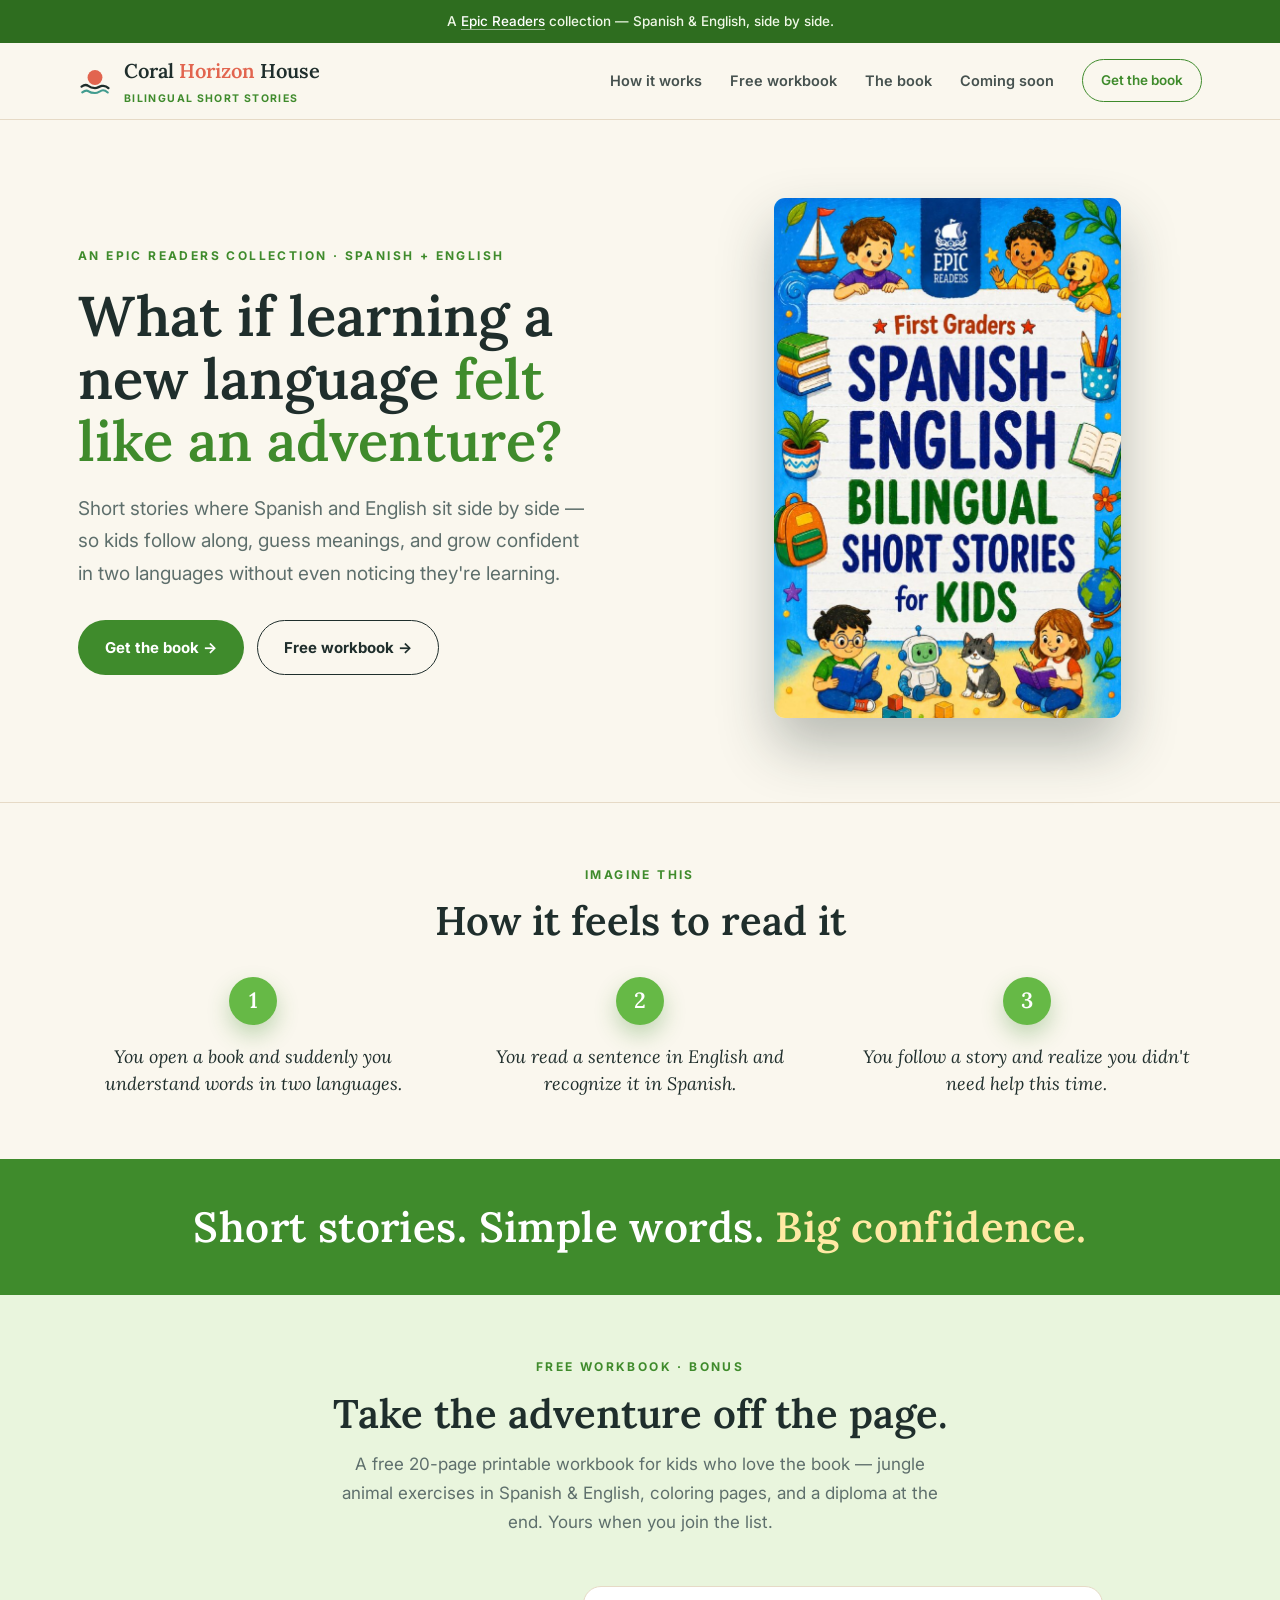
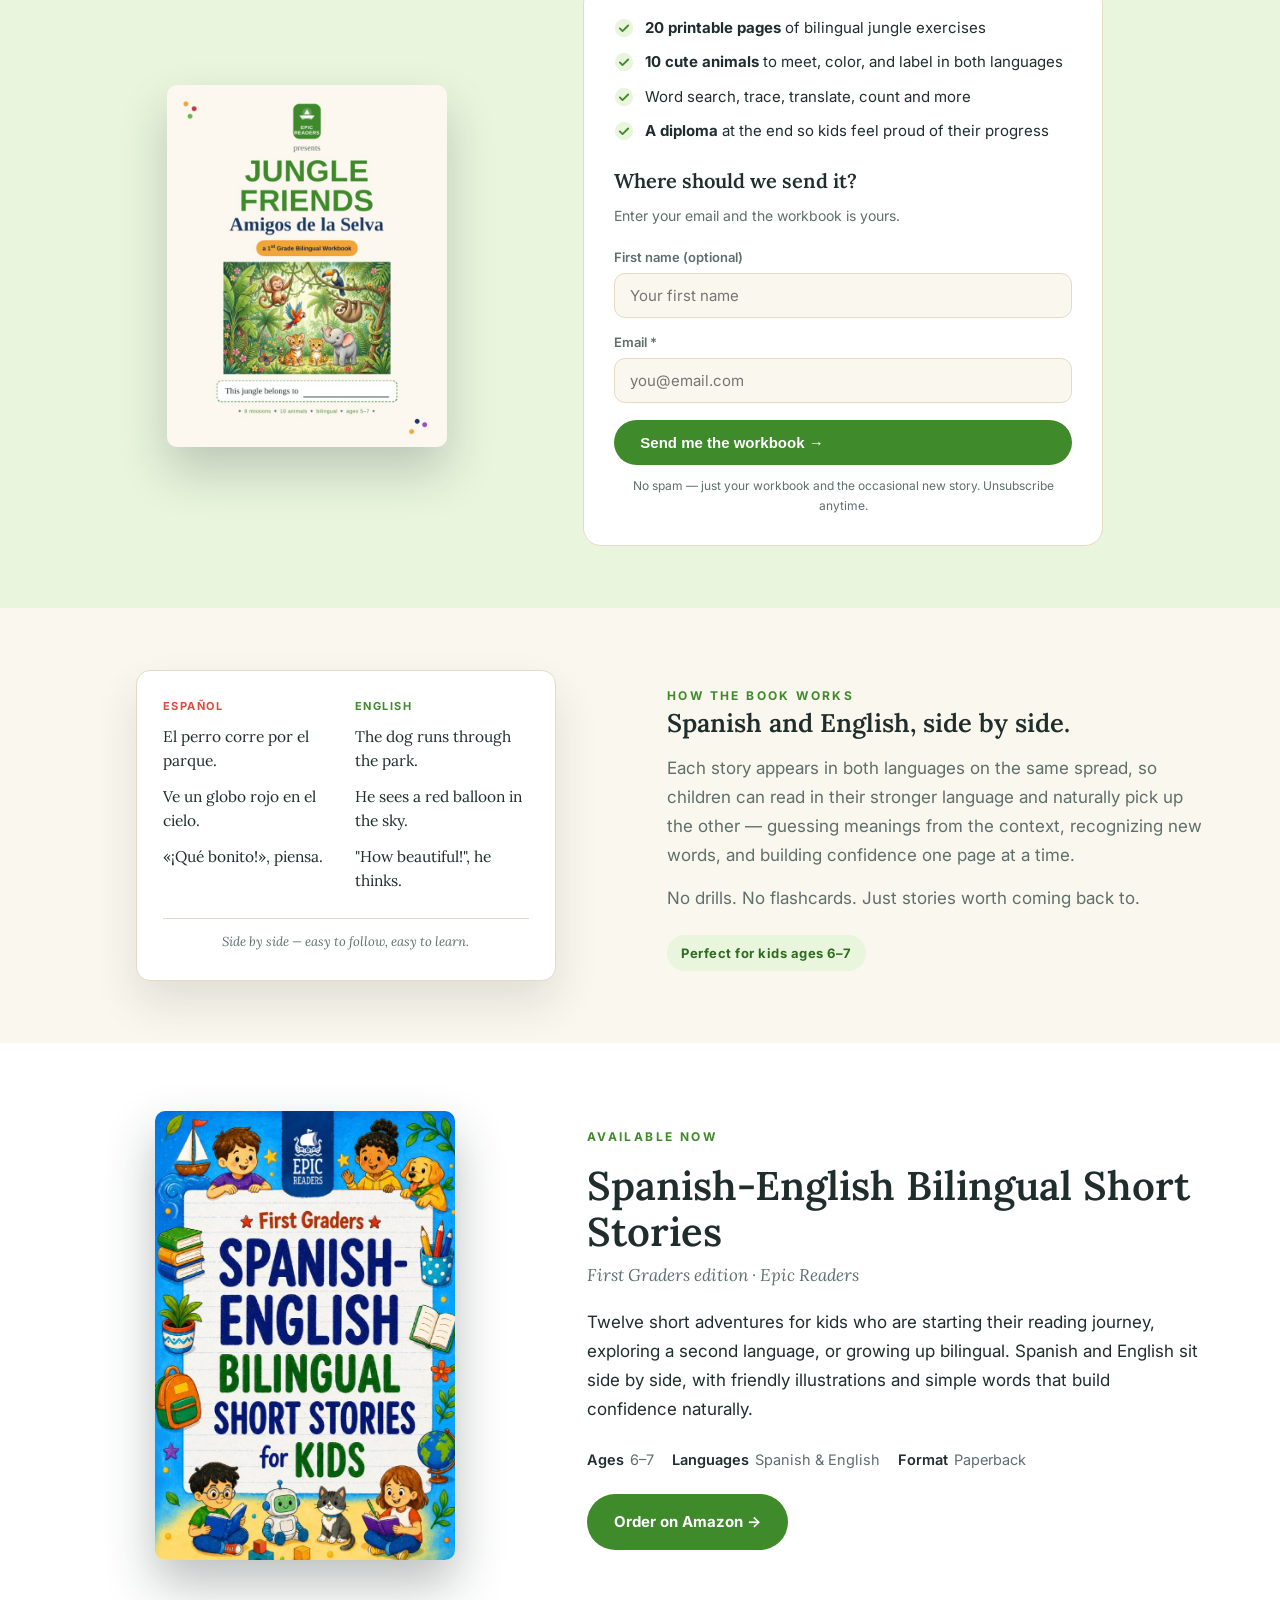
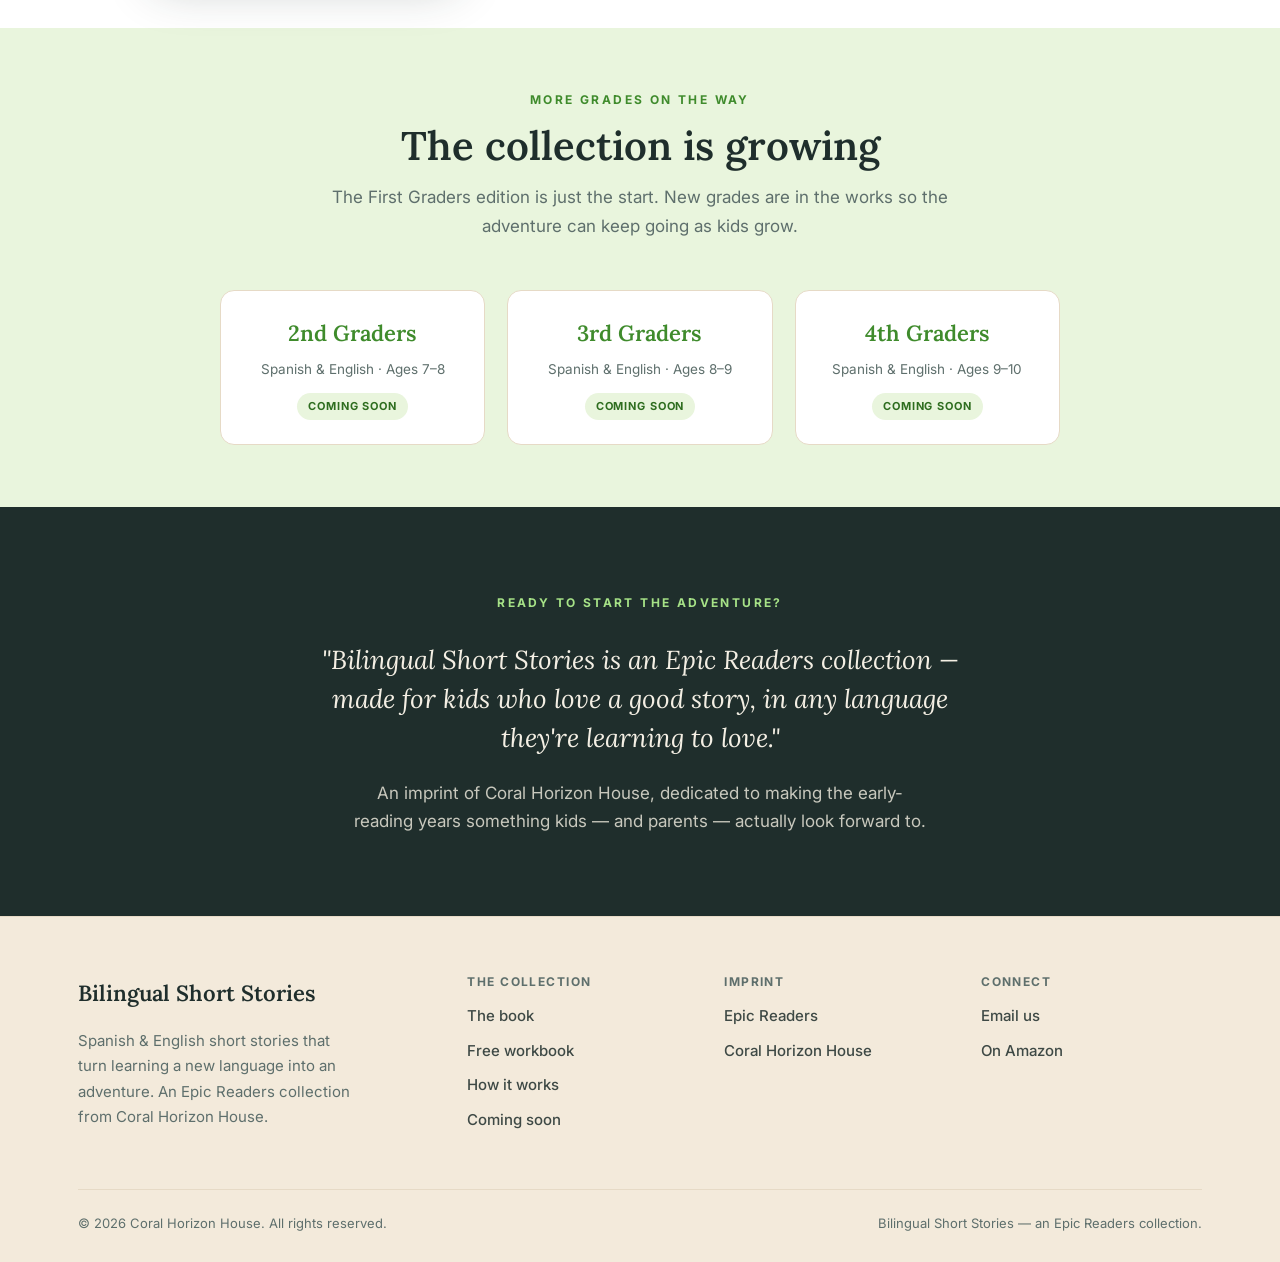
==== bilingual-short-stories/index.html @ eb2bfdc4 "Add Bilingual Short Stories workbook + landing update" ====
<!doctype html>
<html lang="en">
<head>
<meta charset="utf-8">
<meta name="viewport" content="width=device-width, initial-scale=1">
<title>Bilingual Short Stories — Spanish + English for early readers · Epic Readers</title>
<meta name="description" content="Short Spanish-English stories that turn learning a new language into an adventure. Side-by-side Spanish and English, simple words, big confidence. An Epic Readers collection from Coral Horizon House.">
<link rel="preconnect" href="https://fonts.googleapis.com">
<link rel="preconnect" href="https://fonts.gstatic.com" crossorigin>
<link href="https://fonts.googleapis.com/css2?family=Lora:ital,wght@0,400;0,500;0,600;0,700;1,400;1,500&family=Inter:wght@400;500;600;700;800&display=swap" rel="stylesheet">
<style>
  :root{
    --paper:#FAF7EE; --paper2:#F3EADB; --ink:#1F2E2C; --ink2:#5E6F6C; --line:#E6DAC6;
    --coral:#E2654F; --coral-deep:#C8533D;
    --green:#66B946; --green-deep:#3F8B2C; --green-darker:#2E6D1F; --green-soft:#E9F5DD;
    --navy:#1B3A66; --red:#E04A3A; --gold:#F3A638;
    --maxw:1180px;
  }
  *{box-sizing:border-box}
  html{scroll-behavior:smooth}
  body{margin:0; background:var(--paper); color:var(--ink); font-family:"Inter",system-ui,sans-serif; font-size:17px; line-height:1.7; -webkit-font-smoothing:antialiased;}
  h1,h2,h3,h4{font-family:"Lora",Georgia,serif; font-weight:600; line-height:1.16; margin:0;}
  a{color:inherit; text-decoration:none}
  img{max-width:100%; display:block}
  .wrap{max-width:var(--maxw); margin:0 auto; padding:0 28px;}
  .label{font-family:"Inter",sans-serif; font-weight:700; font-size:12px; letter-spacing:.2em; text-transform:uppercase; color:var(--green-deep);}
  .rule{height:1px; background:var(--line); border:0; margin:0;}
  section[id]{scroll-margin-top:96px;}

  .topbar{background:var(--green-darker); color:#eef7e6; text-align:center; font-size:13.5px; padding:10px 16px; font-weight:500;}
  .topbar a{color:#fff; border-bottom:1px solid rgba(255,255,255,.5);}

  header.nav{position:sticky; top:0; z-index:60; background:rgba(250,247,238,.92); backdrop-filter:blur(10px); border-bottom:1px solid var(--line);}
  .nav-in{display:flex; align-items:center; justify-content:space-between; height:76px;}
  .brand{display:flex; align-items:center; gap:12px;}
  .brand .name{font-family:"Lora",serif; font-weight:600; font-size:20px; color:var(--ink);}
  .brand .name b{font-weight:600; color:var(--coral);}
  .brand .sub{font-family:"Inter",sans-serif; font-weight:700; font-size:10.5px; letter-spacing:.13em; text-transform:uppercase; color:var(--green-deep); margin-top:2px;}
  nav.links{display:flex; gap:28px; align-items:center}
  nav.links a{font-weight:600; font-size:14.5px; color:var(--ink); opacity:.82;}
  nav.links a:hover{opacity:1; color:var(--green-deep);}
  .nav-cta{border:1.5px solid var(--green-deep); border-radius:999px; padding:9px 18px !important; font-size:13.5px !important; opacity:1 !important; color:var(--green-deep) !important;}
  .nav-cta:hover{background:var(--green-deep); color:#fff !important;}
  @media(max-width:880px){ nav.links a:not(.nav-cta){display:none} }

  .btn{display:inline-flex; align-items:center; gap:9px; font-weight:700; font-size:15px; padding:14px 26px; border-radius:999px; transition:transform .15s, background .15s, color .15s; cursor:pointer; border:1.5px solid transparent;}
  .btn:hover{transform:translateY(-2px)}
  .btn-green{background:var(--green-deep); color:#fff;}
  .btn-green:hover{background:var(--green-darker);}
  .btn-outline{border-color:var(--ink); color:var(--ink);}
  .btn-outline:hover{background:var(--ink); color:var(--paper);}

  /* HERO */
  .hero{padding:64px 0 70px;}
  .hero-grid{display:grid; grid-template-columns:1.05fr 0.95fr; gap:54px; align-items:center;}
  @media(max-width:900px){ .hero-grid{grid-template-columns:1fr; gap:46px; text-align:center;} }
  .hero .kicker{display:inline-block; margin-bottom:18px;}
  .hero h1{font-size:clamp(34px,4.6vw,56px); font-weight:600; color:var(--ink); max-width:18ch; line-height:1.12;}
  @media(max-width:900px){ .hero h1{margin:0 auto;} }
  .hero h1 .accent{color:var(--green-deep);}
  .hero p{font-size:clamp(16.5px,1.5vw,19px); color:var(--ink2); max-width:520px; margin:20px 0 30px;}
  @media(max-width:900px){ .hero p{margin-left:auto; margin-right:auto;} }
  .hero .btns{display:flex; gap:13px; flex-wrap:wrap;}
  @media(max-width:900px){ .hero .btns{justify-content:center;} }
  .hero-art{display:flex; justify-content:center; align-items:center; padding:14px 0;}
  .hero-cover{transition:transform .35s cubic-bezier(.2,.7,.3,1);}
  .hero-cover img{width:auto; max-width:100%; height:auto; border-radius:11px; box-shadow:0 28px 56px rgba(31,46,44,.30);}
  .hero-cover img{height:clamp(360px, 46vw, 520px);}
  .hero-cover:hover{transform:translateY(-8px) scale(1.02);}
  @media(max-width:480px){ .hero-cover img{height:340px;} }

  section.block{padding:62px 0;}
  .block.soft{background:var(--green-soft);}
  .head{display:flex; align-items:baseline; justify-content:space-between; gap:18px; margin-bottom:32px;}
  .head .htext .label{display:block; margin-bottom:11px;}
  .head h2{font-size:clamp(27px,3.4vw,40px); color:var(--ink);}
  .center-head{text-align:center; flex-direction:column; align-items:center; gap:0;}
  .center-head .label{margin-bottom:13px;}
  .center-head .sub{color:var(--ink2); max-width:620px; margin-top:13px;}

  /* WHY - 3 little stanzas */
  .stanzas{display:grid; grid-template-columns:repeat(3,1fr); gap:36px;}
  @media(max-width:880px){ .stanzas{grid-template-columns:1fr; gap:30px; max-width:540px; margin:0 auto;} }
  .stanza{text-align:center;}
  .stanza .num{display:inline-flex; width:48px; height:48px; align-items:center; justify-content:center; border-radius:50%; background:var(--green); color:#fff; font-family:"Lora",serif; font-weight:600; font-size:22px; margin-bottom:18px; box-shadow:0 10px 22px rgba(63,139,44,.30);}
  .stanza p{margin:0; color:var(--ink); font-family:"Lora",serif; font-style:italic; font-size:18px; line-height:1.5; max-width:30ch; margin:0 auto;}

  /* TAGLINE BAND */
  .band{background:var(--green-deep); color:#fff; padding:44px 0;}
  .band .wrap{text-align:center;}
  .band h2{font-family:"Lora",serif; font-weight:600; font-size:clamp(26px,3.4vw,42px); color:#fff; letter-spacing:.01em;}
  .band .accent{color:#FFE9A3;}

  /* FREE WORKBOOK */
  .block.wb{ background:var(--green-soft); }
  .wb-grid{ display:grid; grid-template-columns:0.85fr 1.15fr; gap:48px; align-items:center; margin-top:18px; }
  @media(max-width:880px){ .wb-grid{ grid-template-columns:1fr; gap:34px; text-align:center; } }
  .wb-cover{ display:flex; justify-content:center; }
  .wb-cover img{ width:280px; max-width:80%; border-radius:10px; box-shadow:0 24px 48px rgba(31,46,44,.22); }
  .wb-form{ background:#fff; border:1px solid var(--line); border-radius:18px; padding:28px 30px; max-width:520px; }
  @media(max-width:880px){ .wb-form{ margin:0 auto; } }
  .wb-checks{ display:flex; flex-direction:column; gap:9px; margin-bottom:20px; text-align:left; }
  .wb-checks > div{ display:flex; gap:11px; align-items:flex-start; font-size:15px; color:var(--ink); }
  .wb-checks svg{ flex:0 0 auto; margin-top:3px; }
  .wb-form .ftitle{ font-family:"Lora",serif; font-size:20px; font-weight:600; margin-bottom:6px; color:var(--ink); }
  .wb-form .fsub{ font-size:14px; color:var(--ink2); margin-bottom:18px; }
  .wb-form .field{ margin-bottom:13px; }
  .wb-form label{ display:block; font-weight:600; font-size:13px; color:var(--ink2); margin-bottom:5px; }
  .wb-form input{ width:100%; padding:12px 15px; border:1.5px solid var(--line); border-radius:11px; font-size:15px; font-family:inherit; background:var(--paper); }
  .wb-form input:focus{ outline:none; border-color:var(--green-deep); background:#fff; }
  .wb-form button{ width:100%; cursor:pointer; border:0; margin-top:4px; }
  .wb-fine{ font-size:12px; color:var(--ink2); margin:11px 0 0; text-align:center; }
  .wb-success{ text-align:center; padding:8px 0; }
  .wb-success .icon{ width:60px; height:60px; border-radius:50%; background:var(--green-soft); display:grid; place-items:center; margin:0 auto 16px; }
  .wb-success h3{ font-family:"Lora",serif; font-size:24px; color:var(--green-deep); margin-bottom:10px; }
  .wb-success p{ color:var(--ink2); margin-bottom:20px; }

  /* HOW THE BOOK WORKS */
  .how-grid{display:grid; grid-template-columns:1fr 1fr; gap:54px; align-items:center;}
  @media(max-width:880px){ .how-grid{grid-template-columns:1fr; gap:36px;} }
  .how-img{display:flex; justify-content:center;}
  .how-img .mock{background:#fff; border:1px solid var(--line); border-radius:14px; padding:26px; box-shadow:0 22px 44px rgba(31,46,44,.12); max-width:420px; width:100%;}
  .mock .row{display:grid; grid-template-columns:1fr 1fr; gap:18px;}
  .mock .col{}
  .mock .lang{font-family:"Inter",sans-serif; font-weight:700; font-size:11px; letter-spacing:.14em; text-transform:uppercase; color:var(--green-deep); margin-bottom:9px;}
  .mock .col.es .lang{color:var(--red);}
  .mock p{margin:0 0 12px; font-family:"Lora",serif; font-size:15.5px; line-height:1.55; color:var(--ink);}
  .mock .divider{height:1px; background:var(--line); margin:14px 0 12px;}
  .how-copy h2{margin-bottom:16px;}
  .how-copy p{color:var(--ink2); margin:0 0 14px;}
  .how-copy .age{display:inline-block; margin-top:8px; padding:7px 14px; border-radius:999px; background:var(--green-soft); color:var(--green-darker); font-weight:700; font-size:13px; letter-spacing:.04em;}

  /* FEATURED BOOK */
  .feat{background:#fff;}
  .feat .wrap{display:grid; grid-template-columns:0.85fr 1.15fr; gap:54px; align-items:center; padding-top:68px; padding-bottom:68px;}
  @media(max-width:880px){ .feat .wrap{grid-template-columns:1fr; gap:36px; text-align:center;} }
  .feat .art{display:flex; justify-content:center;}
  .feat .art img{width:300px; max-width:80%; border-radius:10px; box-shadow:0 24px 50px rgba(31,46,44,.30);}
  .feat .txt h2{font-size:clamp(28px,3.4vw,40px); margin:13px 0 6px;}
  .feat .by{color:var(--ink2); font-style:italic; font-family:"Lora",serif; margin-bottom:18px;}
  .feat p{color:var(--ink); margin:0 0 24px;}
  .feat .meta{display:flex; gap:18px; flex-wrap:wrap; margin-bottom:22px; color:var(--ink2); font-size:14.5px;}
  .feat .meta span{display:inline-flex; align-items:center; gap:6px;}
  .feat .meta b{color:var(--ink); font-weight:600;}

  /* COMING SOON */
  .soon-list{display:grid; grid-template-columns:repeat(3,1fr); gap:22px; max-width:840px; margin:0 auto;}
  @media(max-width:680px){ .soon-list{grid-template-columns:1fr; max-width:380px;} }
  .soon-card{background:#fff; border:1px solid var(--line); border-radius:14px; padding:24px 22px; text-align:center; transition:transform .18s, box-shadow .18s, border-color .18s;}
  .soon-card:hover{transform:translateY(-4px); box-shadow:0 18px 36px rgba(31,46,44,.10); border-color:var(--green);}
  .soon-card .grade{font-family:"Lora",serif; font-size:22px; font-weight:600; color:var(--green-deep);}
  .soon-card .note{font-size:13.5px; color:var(--ink2); margin-top:6px;}
  .soon-card .pill{display:inline-block; margin-top:12px; padding:4px 11px; border-radius:999px; background:var(--green-soft); color:var(--green-darker); font-weight:700; font-size:11px; letter-spacing:.08em; text-transform:uppercase;}

  /* ABOUT */
  .about{background:var(--ink); color:#efe9dd;}
  .about .wrap{max-width:720px; margin:0 auto; text-align:center; padding-top:80px; padding-bottom:80px;}
  .about .label{color:#A6E287;}
  .about .quote{font-family:"Lora",serif; font-style:italic; font-size:clamp(20px,2.2vw,26px); line-height:1.5; color:#f4efe4; margin:24px auto 0; max-width:640px;}
  .about p{color:#c8c8bd; margin:22px auto 0; max-width:580px;}

  footer{background:var(--paper2); border-top:1px solid var(--line); padding:58px 0 28px; font-size:15px;}
  .foot-grid{display:grid; grid-template-columns:1.6fr 1fr 1fr 1fr; gap:36px;}
  @media(max-width:760px){ .foot-grid{grid-template-columns:1fr 1fr; gap:30px;} }
  footer .fname{font-family:"Lora",serif; font-size:22px; margin-bottom:10px; font-weight:600;}
  footer .fdesc{color:var(--ink2); max-width:280px;}
  footer h4{font-family:"Inter",sans-serif; font-weight:700; font-size:12px; letter-spacing:.12em; text-transform:uppercase; color:var(--ink2); margin:0 0 14px;}
  footer ul{list-style:none; margin:0; padding:0; display:flex; flex-direction:column; gap:9px;}
  footer ul a{color:var(--ink); opacity:.85; font-weight:500;}
  footer ul a:hover{color:var(--green-deep); opacity:1;}
  .foot-bottom{border-top:1px solid var(--line); margin-top:44px; padding-top:22px; color:var(--ink2); font-size:13px; display:flex; justify-content:space-between; flex-wrap:wrap; gap:10px;}
</style>
</head>
<body>

<div class="topbar">A <a href="../epic-readers/index.html">Epic Readers</a> collection — Spanish &amp; English, side by side.</div>

<header class="nav">
  <div class="wrap nav-in">
    <a class="brand" href="../index.html">
      <svg width="34" height="34" viewBox="0 0 48 48" fill="none" xmlns="http://www.w3.org/2000/svg" aria-hidden="true">
        <circle cx="24" cy="19" r="10.5" fill="#E2654F"/>
        <path d="M5 32c4-3 7-3 9.5-1S20 34 24 34s5-2 9.5-3 6.5 0 9.5 3" stroke="#1F2E2C" stroke-width="3.2" stroke-linecap="round"/>
        <path d="M6 40c4-3 7-3 9-1.4S20 41 24 41s5.5-1.8 9-3.4 6 0 9 2.6" stroke="#138577" stroke-width="3" stroke-linecap="round" opacity=".8"/>
      </svg>
      <div>
        <div class="name">Coral <b>Horizon</b> House</div>
        <div class="sub">Bilingual Short Stories</div>
      </div>
    </a>
    <nav class="links">
      <a href="#why">How it works</a>
      <a href="#workbook">Free workbook</a>
      <a href="#book">The book</a>
      <a href="#soon">Coming soon</a>
      <a class="nav-cta" href="https://www.amazon.com/dp/B0GZSQ7CNR">Get the book</a>
    </nav>
  </div>
</header>

<!-- HERO -->
<section class="hero">
  <div class="wrap hero-grid">
    <div class="hero-copy">
      <span class="label kicker">An Epic Readers collection · Spanish + English</span>
      <h1>What if learning a new language <span class="accent">felt like an adventure?</span></h1>
      <p>Short stories where Spanish and English sit side by side — so kids follow along, guess meanings, and grow confident in two languages without even noticing they're learning.</p>
      <div class="btns">
        <a class="btn btn-green" href="https://www.amazon.com/dp/B0GZSQ7CNR">Get the book →</a>
        <a class="btn btn-outline" href="#workbook">Free workbook →</a>
      </div>
    </div>
    <div class="hero-art">
      <div class="hero-cover"><img src="../books/epic-bilingual-1st.jpg" alt="Spanish-English Bilingual Short Stories for 1st Graders"></div>
    </div>
  </div>
</section>

<hr class="rule">

<!-- WHY / 3 stanzas -->
<section class="block" id="why">
  <div class="wrap">
    <div class="head center-head"><span class="label">Imagine this</span><h2>How it feels to read it</h2></div>
    <div class="stanzas">
      <div class="stanza">
        <span class="num">1</span>
        <p>You open a book and suddenly you understand words in two languages.</p>
      </div>
      <div class="stanza">
        <span class="num">2</span>
        <p>You read a sentence in English and recognize it in Spanish.</p>
      </div>
      <div class="stanza">
        <span class="num">3</span>
        <p>You follow a story and realize you didn't need help this time.</p>
      </div>
    </div>
  </div>
</section>

<!-- TAGLINE BAND -->
<section class="band">
  <div class="wrap">
    <h2>Short stories. Simple words. <span class="accent">Big confidence.</span></h2>
  </div>
</section>

<!-- FREE WORKBOOK -->
<section class="block wb" id="workbook">
  <div class="wrap">
    <div class="head center-head">
      <span class="label">Free workbook · Bonus</span>
      <h2>Take the adventure off the page.</h2>
      <p class="sub">A free 20-page printable workbook for kids who love the book — jungle animal exercises in Spanish &amp; English, coloring pages, and a diploma at the end. Yours when you join the list.</p>
    </div>
    <div class="wb-grid">
      <div class="wb-cover"><img src="workbook-cover.jpg" alt="Jungle Friends Workbook cover"></div>
      <div class="wb-form">
        <div class="wb-checks">
          <div><svg width="20" height="20" viewBox="0 0 24 24" fill="none"><circle cx="12" cy="12" r="11" fill="#E9F5DD"/><path d="M7 12.5l3.2 3.2L17 9" stroke="#3F8B2C" stroke-width="2.2" stroke-linecap="round" stroke-linejoin="round"/></svg>
            <span><b>20 printable pages</b> of bilingual jungle exercises</span></div>
          <div><svg width="20" height="20" viewBox="0 0 24 24" fill="none"><circle cx="12" cy="12" r="11" fill="#E9F5DD"/><path d="M7 12.5l3.2 3.2L17 9" stroke="#3F8B2C" stroke-width="2.2" stroke-linecap="round" stroke-linejoin="round"/></svg>
            <span><b>10 cute animals</b> to meet, color, and label in both languages</span></div>
          <div><svg width="20" height="20" viewBox="0 0 24 24" fill="none"><circle cx="12" cy="12" r="11" fill="#E9F5DD"/><path d="M7 12.5l3.2 3.2L17 9" stroke="#3F8B2C" stroke-width="2.2" stroke-linecap="round" stroke-linejoin="round"/></svg>
            <span>Word search, trace, translate, count and more</span></div>
          <div><svg width="20" height="20" viewBox="0 0 24 24" fill="none"><circle cx="12" cy="12" r="11" fill="#E9F5DD"/><path d="M7 12.5l3.2 3.2L17 9" stroke="#3F8B2C" stroke-width="2.2" stroke-linecap="round" stroke-linejoin="round"/></svg>
            <span><b>A diploma</b> at the end so kids feel proud of their progress</span></div>
        </div>
        <div class="ftitle">Where should we send it?</div>
        <div class="fsub">Enter your email and the workbook is yours.</div>
        <form id="wb-form" action="https://app.kit.com/forms/9454239/subscriptions" method="post">
          <input type="hidden" name="fields[grade]" value="1st bilingual workbook">
          <div class="field"><label for="wb-first">First name (optional)</label><input id="wb-first" name="fields[first_name]" type="text" placeholder="Your first name"></div>
          <div class="field"><label for="wb-email">Email *</label><input id="wb-email" name="email_address" type="email" required placeholder="you@email.com"></div>
          <button class="btn btn-green" type="submit">Send me the workbook →</button>
          <p class="wb-fine">No spam — just your workbook and the occasional new story. Unsubscribe anytime.</p>
        </form>
        <div class="wb-success" hidden>
          <div class="icon"><svg width="32" height="32" viewBox="0 0 24 24" fill="none" stroke="#3F8B2C" stroke-width="2.4" stroke-linecap="round" stroke-linejoin="round"><path d="M5 12.5l4.5 4.5L19 7"/></svg></div>
          <h3>Your workbook is ready!</h3>
          <p>Tap below to download — we've also emailed you a copy. Check your inbox (and spam folder, just in case).</p>
          <a class="btn btn-green" href="../workbook-jungle/jungle-friends-workbook.pdf" download>Download the workbook (PDF) →</a>
        </div>
      </div>
    </div>
  </div>
</section>

<!-- HOW THE BOOK WORKS -->
<section class="block" id="how">
  <div class="wrap">
    <div class="how-grid">
      <div class="how-img">
        <div class="mock">
          <div class="row">
            <div class="col es"><div class="lang">Español</div>
              <p>El perro corre por el parque.</p>
              <p>Ve un globo rojo en el cielo.</p>
              <p>«¡Qué bonito!», piensa.</p>
            </div>
            <div class="col en"><div class="lang">English</div>
              <p>The dog runs through the park.</p>
              <p>He sees a red balloon in the sky.</p>
              <p>"How beautiful!", he thinks.</p>
            </div>
          </div>
          <div class="divider"></div>
          <div style="text-align:center; font-family:'Lora',serif; font-style:italic; font-size:13px; color:#5E6F6C;">Side by side — easy to follow, easy to learn.</div>
        </div>
      </div>
      <div class="how-copy">
        <span class="label">How the book works</span>
        <h2>Spanish and English, side by side.</h2>
        <p>Each story appears in both languages on the same spread, so children can read in their stronger language and naturally pick up the other — guessing meanings from the context, recognizing new words, and building confidence one page at a time.</p>
        <p>No drills. No flashcards. Just stories worth coming back to.</p>
        <span class="age">Perfect for kids ages 6–7</span>
      </div>
    </div>
  </div>
</section>

<!-- FEATURED BOOK -->
<section class="feat" id="book">
  <div class="wrap">
    <div class="art"><img src="../books/epic-bilingual-1st.jpg" alt="Spanish-English Bilingual Short Stories for 1st Graders"></div>
    <div class="txt">
      <span class="label">Available now</span>
      <h2>Spanish-English Bilingual Short Stories</h2>
      <div class="by">First Graders edition · Epic Readers</div>
      <p>Twelve short adventures for kids who are starting their reading journey, exploring a second language, or growing up bilingual. Spanish and English sit side by side, with friendly illustrations and simple words that build confidence naturally.</p>
      <div class="meta">
        <span><b>Ages</b> 6–7</span>
        <span><b>Languages</b> Spanish &amp; English</span>
        <span><b>Format</b> Paperback</span>
      </div>
      <a class="btn btn-green" href="https://www.amazon.com/dp/B0GZSQ7CNR">Order on Amazon →</a>
    </div>
  </div>
</section>

<!-- COMING SOON -->
<section class="block soft" id="soon">
  <div class="wrap">
    <div class="head center-head"><span class="label">More grades on the way</span><h2>The collection is growing</h2><p class="sub">The First Graders edition is just the start. New grades are in the works so the adventure can keep going as kids grow.</p></div>
    <div class="soon-list">
      <div class="soon-card"><div class="grade">2nd Graders</div><div class="note">Spanish &amp; English · Ages 7–8</div><span class="pill">Coming soon</span></div>
      <div class="soon-card"><div class="grade">3rd Graders</div><div class="note">Spanish &amp; English · Ages 8–9</div><span class="pill">Coming soon</span></div>
      <div class="soon-card"><div class="grade">4th Graders</div><div class="note">Spanish &amp; English · Ages 9–10</div><span class="pill">Coming soon</span></div>
    </div>
  </div>
</section>

<!-- ABOUT -->
<section class="about">
  <div class="wrap">
    <span class="label">Ready to start the adventure?</span>
    <p class="quote">"Bilingual Short Stories is an Epic Readers collection — made for kids who love a good story, in any language they're learning to love."</p>
    <p>An imprint of Coral Horizon House, dedicated to making the early-reading years something kids — and parents — actually look forward to.</p>
  </div>
</section>

<footer>
  <div class="wrap">
    <div class="foot-grid">
      <div>
        <div class="fname">Bilingual Short Stories</div>
        <p class="fdesc">Spanish &amp; English short stories that turn learning a new language into an adventure. An Epic Readers collection from Coral Horizon House.</p>
      </div>
      <div><h4>The collection</h4><ul><li><a href="#book">The book</a></li><li><a href="#workbook">Free workbook</a></li><li><a href="#why">How it works</a></li><li><a href="#soon">Coming soon</a></li></ul></div>
      <div><h4>Imprint</h4><ul><li><a href="../epic-readers/index.html">Epic Readers</a></li><li><a href="../index.html">Coral Horizon House</a></li></ul></div>
      <div><h4>Connect</h4><ul><li><a href="mailto:hello@coralhorizonhouse.com">Email us</a></li><li><a href="https://www.amazon.com/dp/B0GZSQ7CNR">On Amazon</a></li></ul></div>
    </div>
    <div class="foot-bottom"><span>© 2026 Coral Horizon House. All rights reserved.</span><span>Bilingual Short Stories — an Epic Readers collection.</span></div>
  </div>
</footer>

<script>
(function(){
  var form = document.getElementById('wb-form');
  if (!form) return;
  form.addEventListener('submit', function(e){
    e.preventDefault();
    var btn = form.querySelector('button[type="submit"]');
    if (btn){ btn.disabled = true; btn.textContent = 'Sending…'; }
    var data = new FormData(form);
    fetch(form.action, {method:'POST', body:data, mode:'no-cors'})
      .catch(function(){})
      .finally(function(){
        form.hidden = true;
        var s = document.querySelector('.wb-success');
        if (s) s.hidden = false;
      });
  });
})();
</script>
</body>
</html>
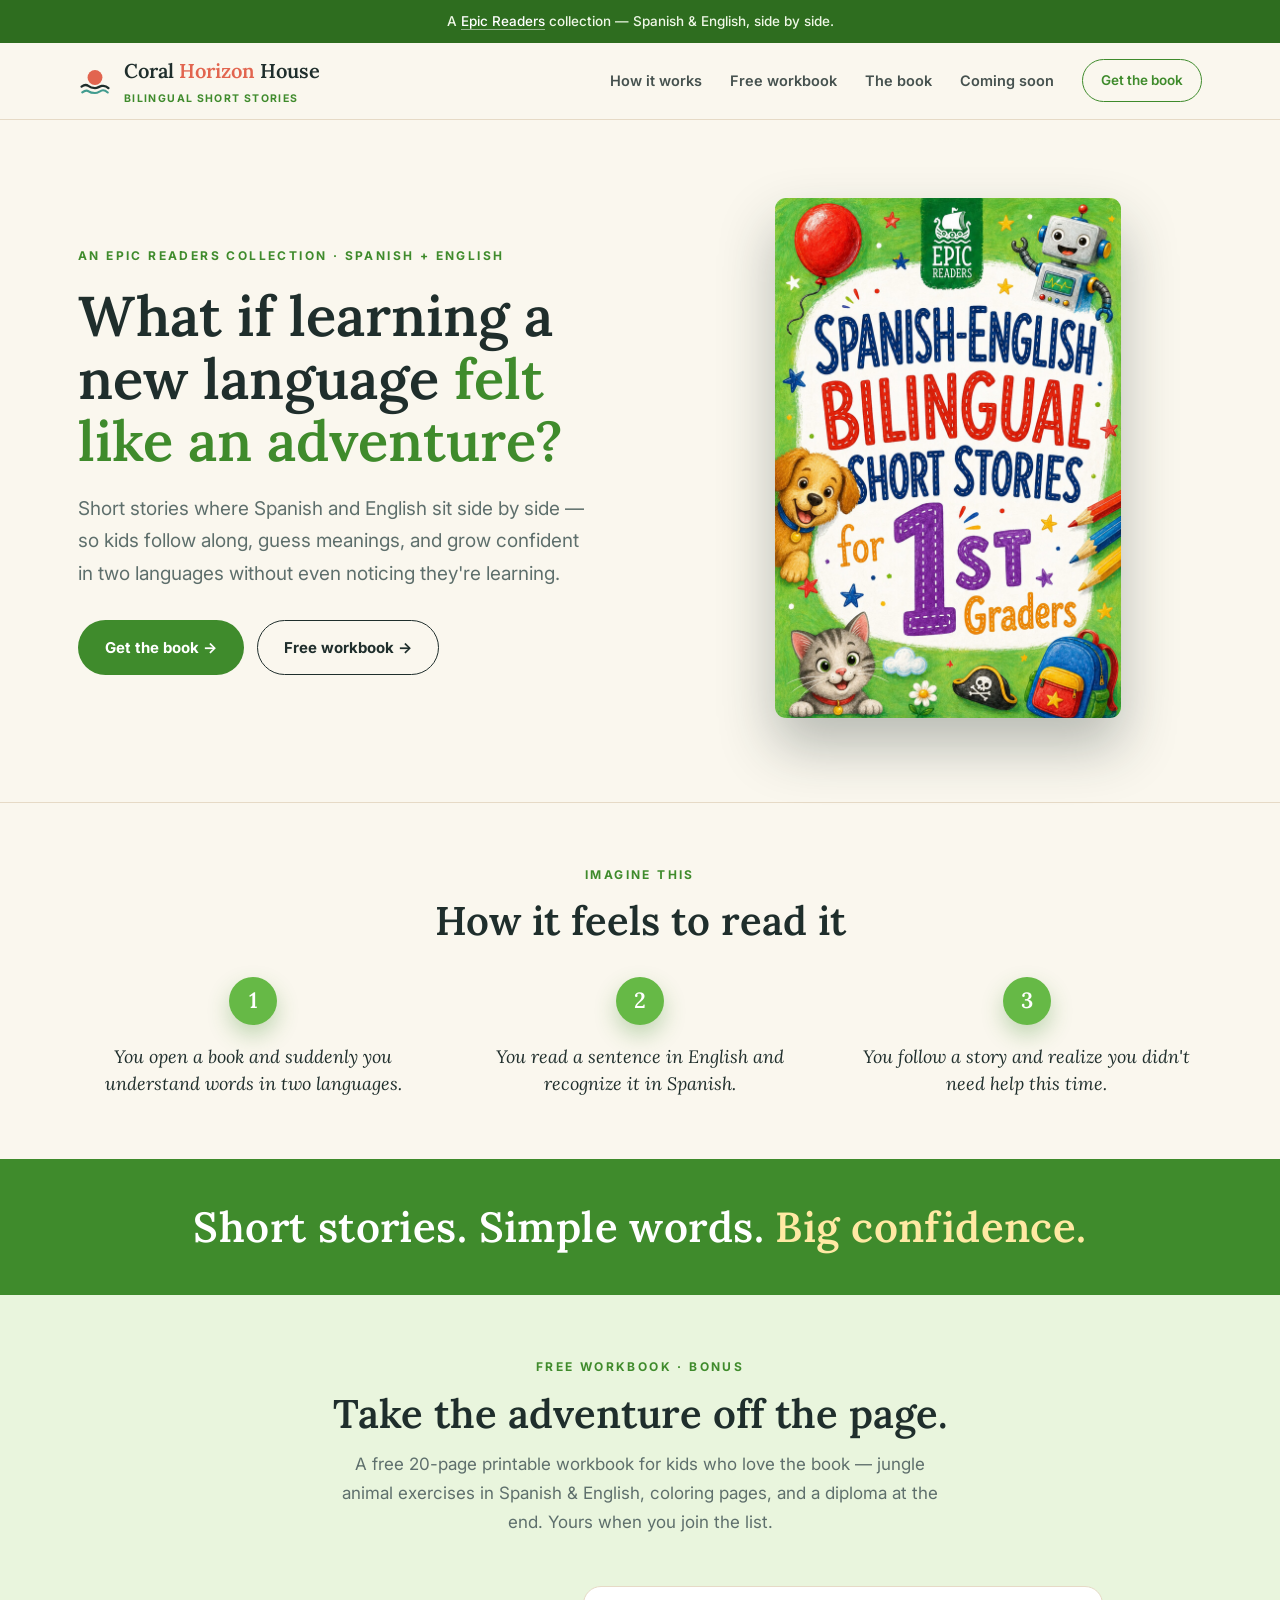
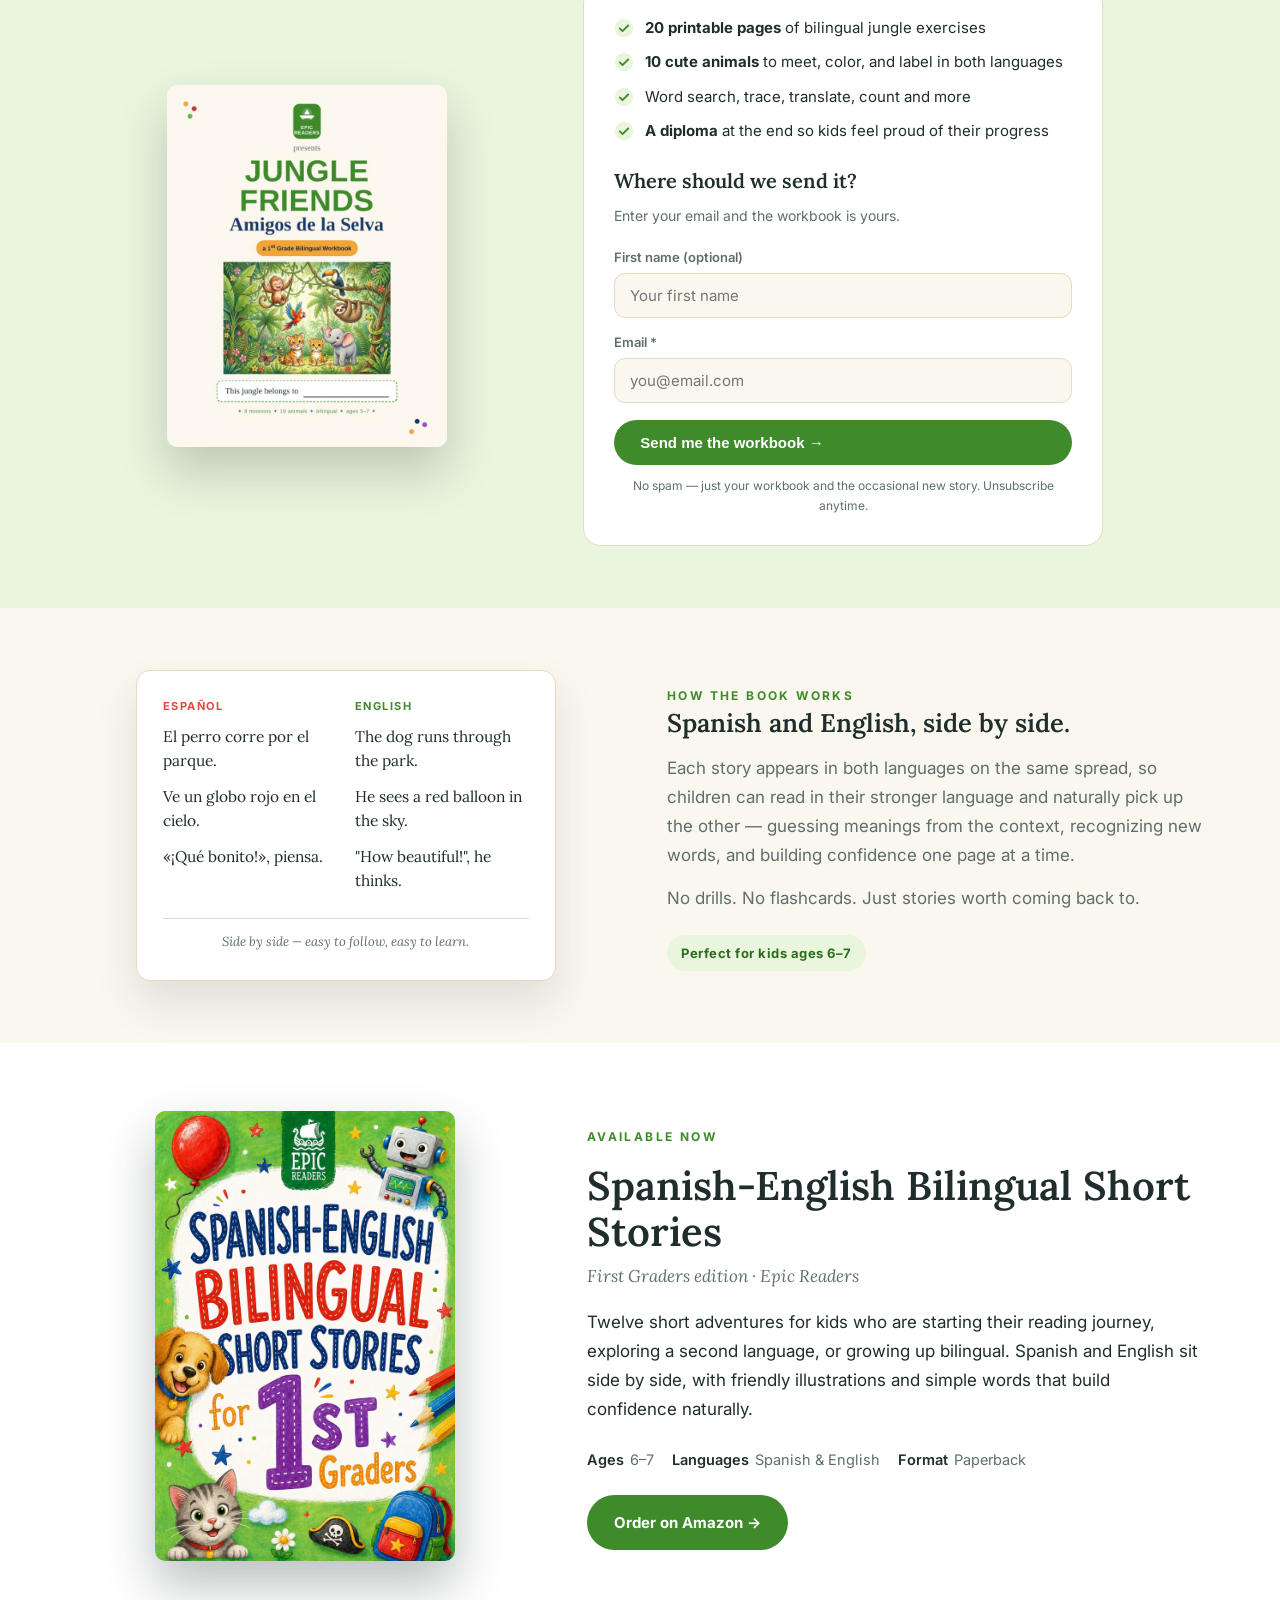
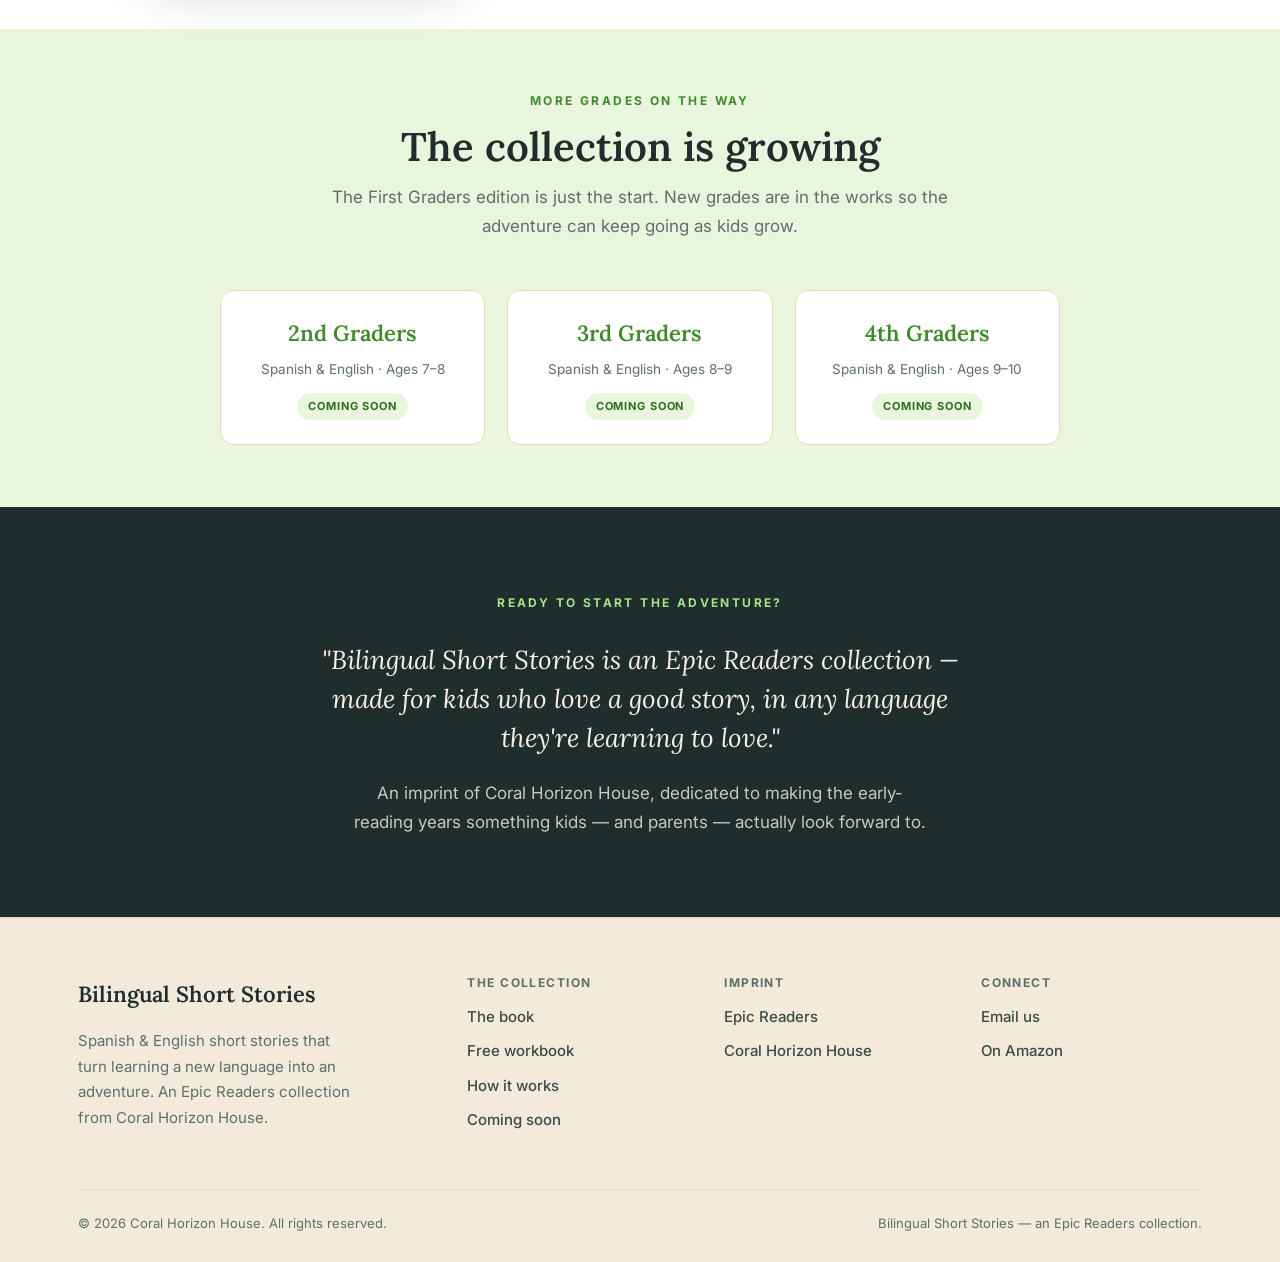
==== commit a1d30d8a: "Switch bilingual form to dedicated Kit form 9505238" ====
--- a/bilingual-short-stories/index.html
+++ b/bilingual-short-stories/index.html
@@ -269,7 +269,7 @@
         </div>
         <div class="ftitle">Where should we send it?</div>
         <div class="fsub">Enter your email and the workbook is yours.</div>
-        <form id="wb-form" action="https://app.kit.com/forms/9454239/subscriptions" method="post">
+        <form id="wb-form" action="https://app.kit.com/forms/9505238/subscriptions" method="post">
           <input type="hidden" name="fields[grade]" value="1st bilingual workbook">
           <div class="field"><label for="wb-first">First name (optional)</label><input id="wb-first" name="fields[first_name]" type="text" placeholder="Your first name"></div>
           <div class="field"><label for="wb-email">Email *</label><input id="wb-email" name="email_address" type="email" required placeholder="you@email.com"></div>
